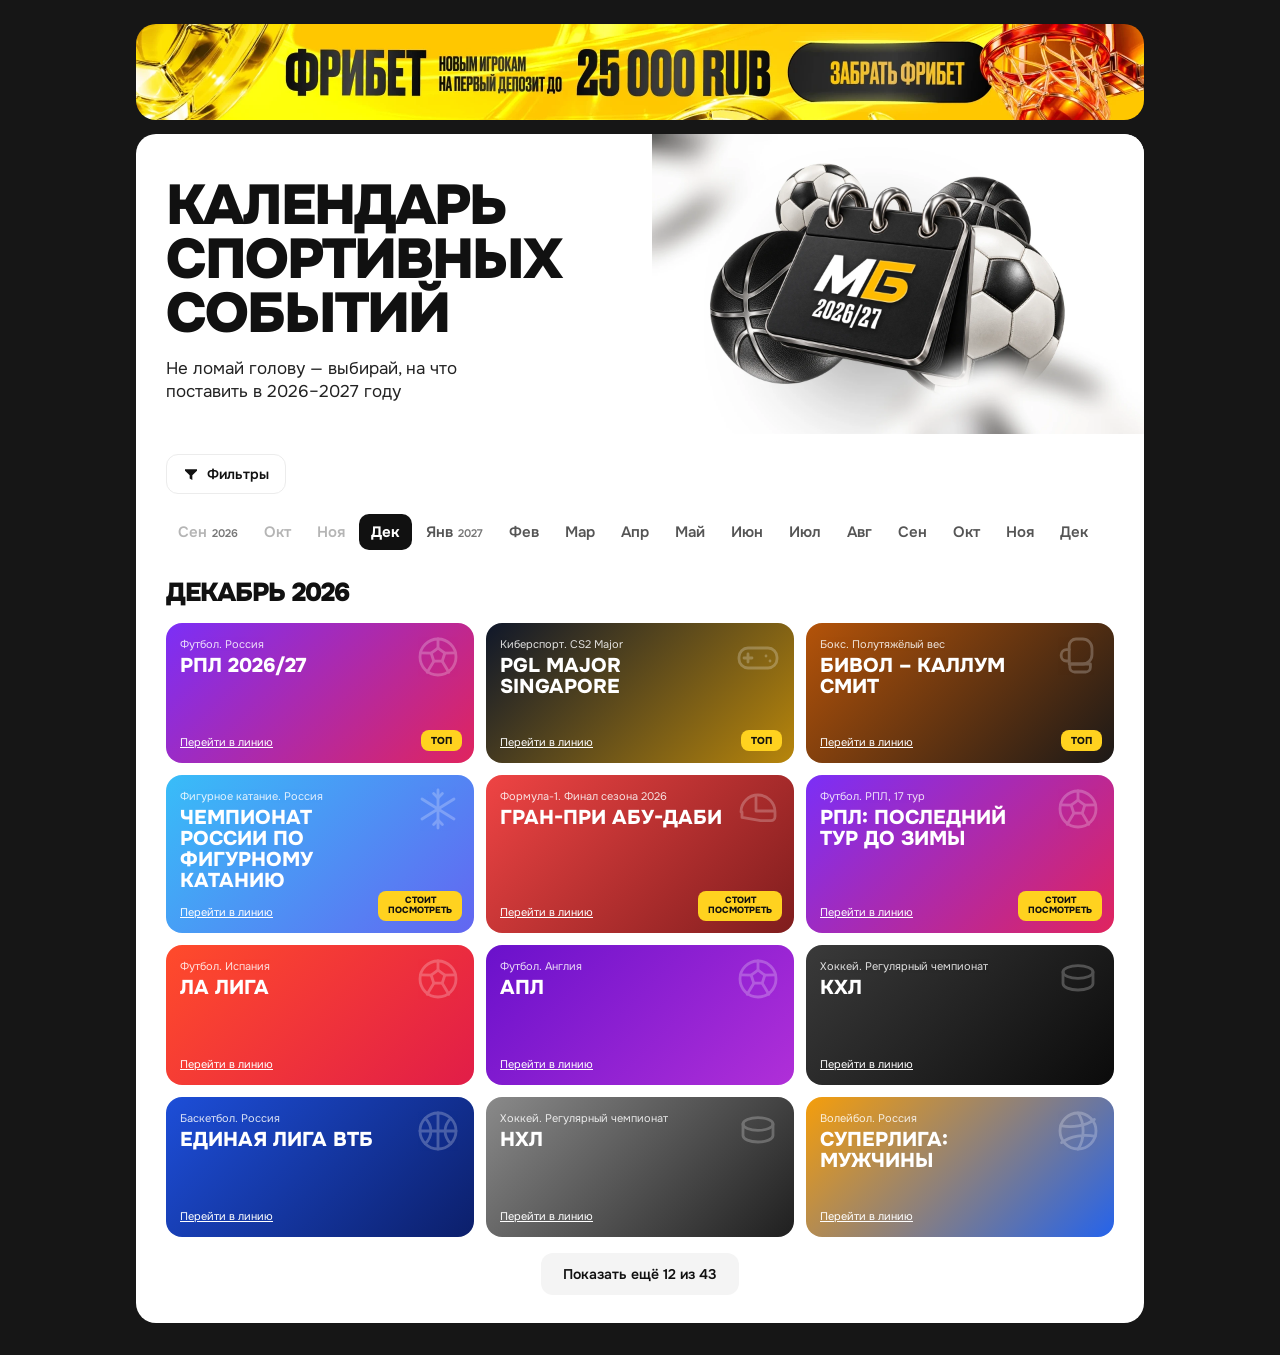
==== index.html @ a329a1b7 "Понятные названия вместо англоязычных у разовых матчей Heritage Classic, Winter Classic, Stadium Ser" ====
<!doctype html>
<html lang="ru">
<head>
  <meta charset="utf-8">
  <meta name="viewport" content="width=device-width, initial-scale=1">
  <title>Календарь спортивных событий 2026–2027</title>
  <meta name="description" content="Все главные спортивные и киберспортивные события с сентября 2026 по декабрь 2027.">
  <link rel="icon" href="favicon.svg" type="image/svg+xml">
  <link rel="icon" href="favicon.png" type="image/png" sizes="64x64">
  <link rel="apple-touch-icon" href="apple-touch-icon.png">
  <meta name="theme-color" content="#161616">
  <link rel="preconnect" href="https://fonts.googleapis.com">
  <link rel="preconnect" href="https://fonts.gstatic.com" crossorigin>
  <link href="https://fonts.googleapis.com/css2?family=Onest:wght@400;500;600;700;800;900&display=swap" rel="stylesheet">
  <link rel="stylesheet" href="css/style.css?v=2026-10-06">
</head>
<body>
  <div class="page">
    <a class="bonus" href="#" data-bonus>
      <picture>
        <source media="(max-width: 720px)" srcset="img/bonus-mobile.webp">
        <img src="img/bonus-desktop.webp" alt="Фрибет новым игрокам на первый депозит до 25 000 RUB" width="2000" height="190">
      </picture>
    </a>

    <main class="sheet">
      <header class="hero">
        <div class="hero__text">
          <h1 class="hero__title">Календарь<br>спортивных<br>событий</h1>
          <p class="hero__lead">Не ломай голову — выбирай, на что поставить в&nbsp;2026–2027&nbsp;году</p>
        </div>
        <div class="hero__art">
          <img src="img/hero.webp" alt="Календарь МБ 2026/27" width="1476" height="900">
        </div>
      </header>

      <!-- Все фильтры спрятаны под одну кнопку -->
      <section class="filters" aria-label="Фильтры">
        <button class="fbtn" id="filtersBtn" type="button" aria-expanded="false" aria-controls="fpanel">
          <svg viewBox="0 0 24 24" width="16" height="16" aria-hidden="true"><path fill="currentColor" d="M3 5h18v2.2l-7 6.6V21l-4-2.2v-5l-7-6.6V5Z"/></svg>
          Фильтры<span class="fbtn__n" id="filtersCount" hidden></span>
        </button>
        <button class="reset" id="resetBtn" type="button" hidden>Сбросить</button>

        <div class="fpanel" id="fpanel" hidden>
          <div class="fpanel__head">
            <b>Фильтры</b>
            <button class="fpanel__close" id="filtersClose" type="button" aria-label="Закрыть">×</button>
          </div>

          <div class="fgroup">
            <span class="fgroup__t">Виды спорта</span>
            <div class="chips" id="sportChips"></div>
          </div>

          <div class="fpanel__foot">
            <button class="btn btn--ghost" id="resetBtn2" type="button">Сбросить всё</button>
            <button class="btn btn--dark" id="filtersApply" type="button">Показать</button>
          </div>
        </div>
      </section>

      <!-- Месяцы и турниры -->
      <section class="block" id="calendar">
        <nav class="months" id="months" aria-label="Месяцы"></nav>
        <h2 class="h2" id="listTitle"></h2>
        <div class="cards" id="cards"></div>
        <p class="empty" id="cardsEmpty" hidden>Событий не найдено — попробуйте сбросить фильтры.</p>
        <button class="more-btn" id="moreCards" type="button" hidden></button>
      </section>
    </main>
  </div>

  <script src="js/data.js?v=2026-10-06"></script>
  <script src="js/app.js?v=2026-10-06"></script>
</body>
</html>
---- css/style.css ----
:root {
  --bg: #161616;
  --ink: #111;
  --muted: #777;
  --line: #ececec;
  --soft: #f4f4f4;
  --yellow: #ffd21f;
  --yellow-2: #ffb800;
  --gold-1: #fff1a8;
  --gold-2: #e6b422;
  --gold-3: #8a6212;
  --r: 20px;
  --font: 'Onest', system-ui, -apple-system, 'Segoe UI', Arial, sans-serif;
}

* { box-sizing: border-box; }
[hidden] { display: none !important; }
body { margin: 0; font-family: var(--font); color: var(--ink); background: var(--bg); -webkit-font-smoothing: antialiased; }
button { font: inherit; cursor: pointer; color: inherit; }
a { color: inherit; }
.page { max-width: 1040px; margin: 0 auto; padding: 24px 16px 32px; }

/* ---------- Баннеры ---------- */
.bonus { display: block; margin-bottom: 14px; border-radius: var(--r); overflow: hidden; line-height: 0; }
.bonus img { display: block; width: 100%; height: auto; }

.sheet { background: #fff; border-radius: var(--r); overflow: hidden; padding-bottom: 28px; }

/* ---------- Hero ---------- */
.hero { display: grid; grid-template-columns: 1.05fr 1fr; min-height: 300px; }
.hero__text { padding: 44px 0 28px 30px; align-self: center; }
.hero__title {
  margin: 0; font-weight: 900; text-transform: uppercase;
  font-size: clamp(34px, 5.4vw, 56px); line-height: .96; letter-spacing: -2px;
}
.hero__lead { margin: 18px 0 0; font-size: 17px; line-height: 1.35; max-width: 330px; color: #222; }
.hero__art { position: relative; overflow: hidden; background: #f4f4f4; }
.hero__art img { display: block; width: 100%; height: 100%; object-fit: cover; }

/* ---------- Кнопка фильтров ---------- */
.filters { position: relative; padding: 20px 30px 0; display: flex; align-items: center; gap: 10px; }
.fbtn {
  display: inline-flex; align-items: center; gap: 8px; border: 1px solid var(--line); background: #fff;
  border-radius: 12px; padding: 10px 16px; font-size: 14px; font-weight: 600;
}
.fbtn:hover { border-color: #bbb; }
.fbtn.is-on { background: #111; border-color: #111; color: #fff; }
.fbtn__n { background: var(--yellow); color: #111; border-radius: 20px; min-width: 20px; height: 20px; display: inline-flex; align-items: center; justify-content: center; font-size: 12px; font-weight: 800; padding: 0 6px; }
.reset { border: 0; background: transparent; color: var(--muted); font-size: 13px; text-decoration: underline; }

.fpanel {
  position: absolute; z-index: 30; top: calc(100% + 8px); left: 30px; width: min(460px, calc(100% - 60px));
  background: #fff; border: 1px solid var(--line); border-radius: var(--r); padding: 16px;
  box-shadow: 0 20px 50px rgba(0,0,0,.18);
}
.fpanel[hidden] { display: none; }
.fpanel__head { display: flex; justify-content: space-between; align-items: center; margin-bottom: 12px; font-size: 16px; }
.fpanel__close { border: 0; background: var(--soft); width: 30px; height: 30px; border-radius: 50%; font-size: 20px; line-height: 1; }
.fgroup { margin-top: 14px; }
.fgroup__t { display: block; font-size: 12px; color: var(--muted); margin-bottom: 6px; }
.fpanel__foot { display: flex; gap: 8px; margin-top: 16px; }
.fpanel__foot .btn { flex: 1; }

.chips { display: flex; flex-wrap: wrap; gap: 6px; }
.chip { border: 1px solid var(--line); background: #fff; border-radius: 999px; padding: 6px 12px; font-size: 13px; display: inline-flex; align-items: center; gap: 6px; }
.chip i { width: 8px; height: 8px; border-radius: 50%; }
.chip.is-active { background: #111; border-color: #111; color: #fff; }
.btn { display: inline-flex; align-items: center; justify-content: center; border-radius: 12px; padding: 12px 18px; font-weight: 700; border: 0; font-size: 14px; }
.btn--dark { background: #111; color: var(--yellow); }
.btn--ghost { background: var(--soft); }

/* ---------- Месяцы ---------- */
.block { padding: 20px 30px 0; }
.months { display: flex; gap: 2px; overflow-x: auto; padding-bottom: 10px; margin-bottom: 16px; scrollbar-width: none; }
.months::-webkit-scrollbar { display: none; }
.mon {
  flex: none; border: 0; background: transparent; border-radius: 10px; padding: 8px 12px;
  font-size: 15px; font-weight: 600; color: #555; display: flex; align-items: baseline; gap: 5px; white-space: nowrap;
}
.mon small { font-size: 11px; color: var(--muted); font-weight: 600; }
.mon:hover { background: var(--soft); }
.mon.is-past { color: #b5b5b5; }
.mon.is-active { background: #111; color: #fff; font-weight: 700; }
.mon.is-active small { color: var(--yellow); }

.h2 { margin: 0 0 14px; font-weight: 900; text-transform: uppercase; font-size: 26px; letter-spacing: -1px; }

/* ---------- Карточки ---------- */
.cards { display: grid; grid-template-columns: repeat(3, 1fr); gap: 12px; }
.card {
  position: relative; overflow: hidden; min-height: 140px; border-radius: 16px; padding: 14px; color: #fff;
  display: flex; flex-direction: column; background: var(--g, #333); text-decoration: none;
  transition: transform .15s, box-shadow .15s;
}
.card:hover { transform: translateY(-3px); box-shadow: 0 14px 28px rgba(0,0,0,.22); }
.card__ico { position: absolute; right: 12px; top: 10px; width: 48px; height: 48px; color: #fff; opacity: .24; pointer-events: none; }
.card__g { position: relative; font-size: 11px; opacity: .85; }
.card__t { position: relative; margin-top: 4px; font-size: 20px; line-height: 1.05; font-weight: 800; text-transform: uppercase; }
/* место под иконку сверху и под метку снизу, чтобы они не наезжали на текст */
.card__g, .card__t { padding-right: 56px; }
.card.has-badge .card__link { padding-right: 92px; }
.card__link { position: relative; margin-top: auto; padding-top: 14px; font-size: 11px; text-decoration: underline; align-self: flex-start; }
.badge {
  position: absolute; bottom: 12px; right: 12px; z-index: 2; max-width: 84px;
  background: var(--yellow); color: #111; font-weight: 800; font-size: 9px; line-height: 1.1;
  text-transform: uppercase; padding: 5px 7px; border-radius: 8px; text-align: center;
}
.badge--top { max-width: none; font-size: 10px; padding: 5px 10px; }
.empty { color: var(--muted); text-align: center; padding: 24px 0; }
.more-btn { display: block; margin: 16px auto 0; border: 0; background: var(--soft); border-radius: 12px; padding: 12px 22px; font-weight: 600; font-size: 14px; }
.more-btn:hover { background: #fff5c7; }

/* ---------- Адаптив ---------- */
@media (max-width: 900px) {
  .cards { grid-template-columns: repeat(2, 1fr); }
}
@media (max-width: 720px) {
  .hero { grid-template-columns: 1fr; min-height: 0; }
  .hero__text { padding: 26px 20px 8px; }
  .hero__art { height: 210px; }
  .filters { padding: 16px 16px 0; }
  .block { padding: 18px 16px 0; }
  .fpanel { left: 16px; width: calc(100% - 32px); }
}
@media (max-width: 480px) {
  .cards { grid-template-columns: 1fr; }
  .card { min-height: 120px; }
  .h2 { font-size: 22px; }
}
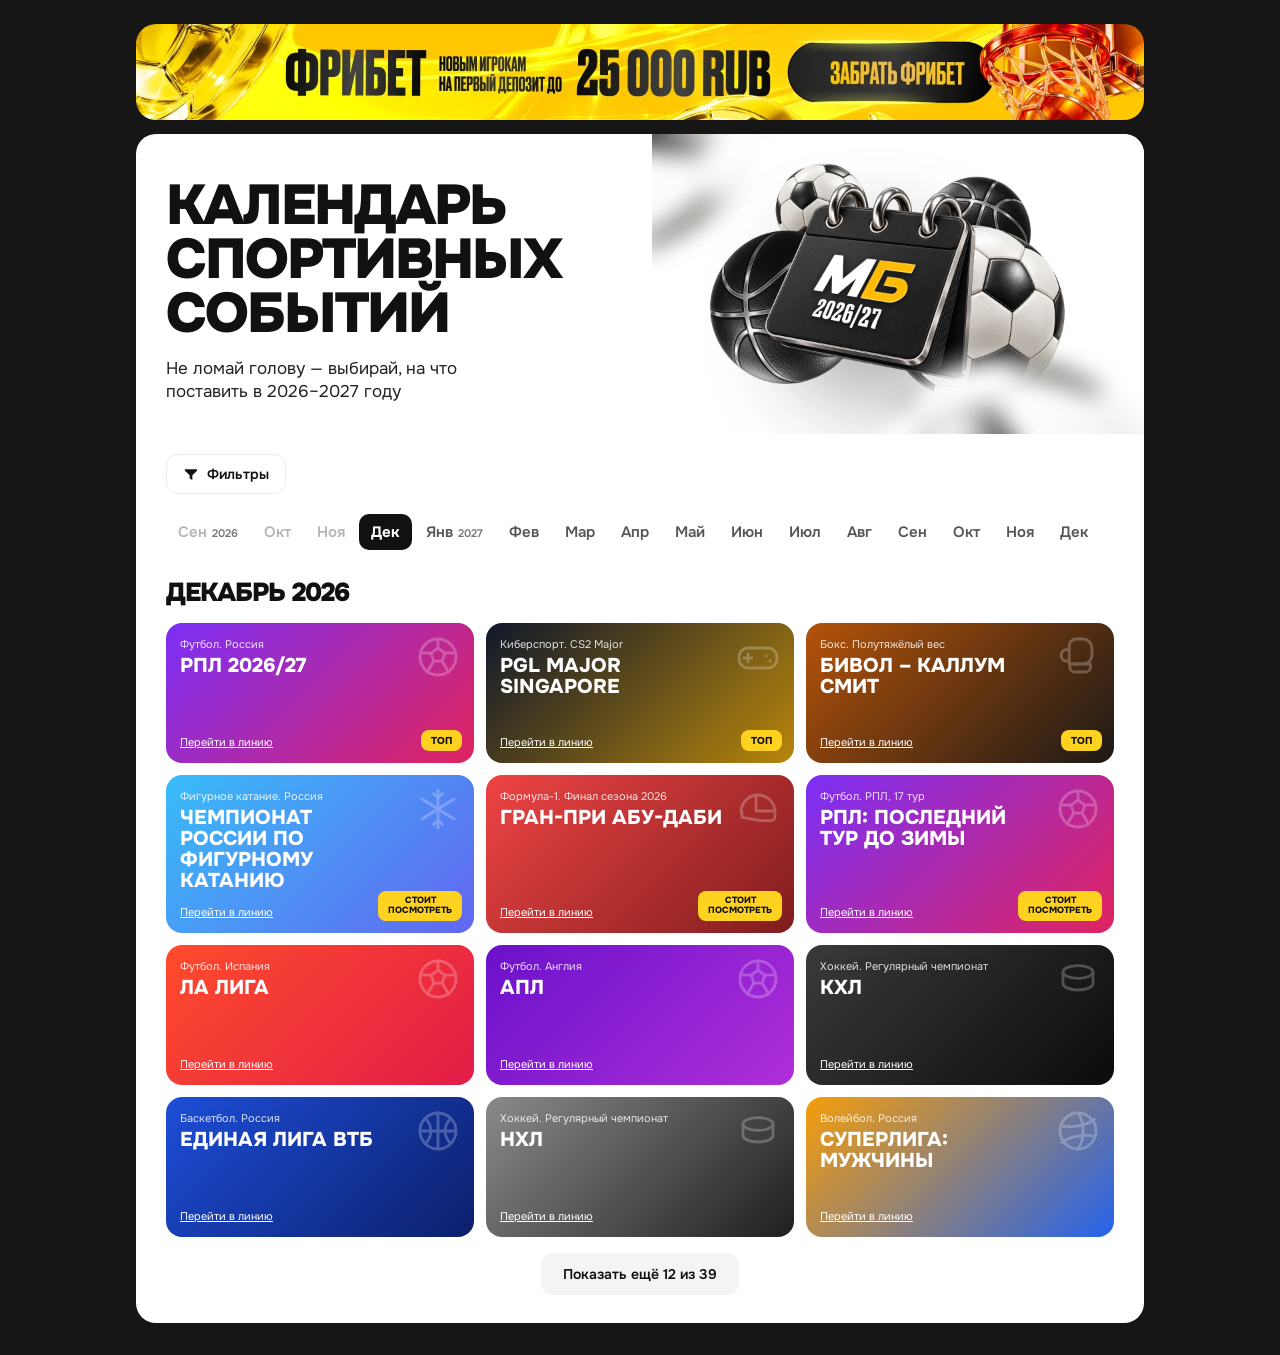
==== commit 20124664: "Оставлены только классические регулярные турниры Сняты 28 событий: матчи звёзд, показательные игры п" ====
--- a/index.html
+++ b/index.html
@@ -12,7 +12,7 @@
   <link rel="preconnect" href="https://fonts.googleapis.com">
   <link rel="preconnect" href="https://fonts.gstatic.com" crossorigin>
   <link href="https://fonts.googleapis.com/css2?family=Onest:wght@400;500;600;700;800;900&display=swap" rel="stylesheet">
-  <link rel="stylesheet" href="css/style.css?v=2026-10-06">
+  <link rel="stylesheet" href="css/style.css?v=2026-10-08">
 </head>
 <body>
   <div class="page">
@@ -71,7 +71,7 @@
     </main>
   </div>
 
-  <script src="js/data.js?v=2026-10-06"></script>
-  <script src="js/app.js?v=2026-10-06"></script>
+  <script src="js/data.js?v=2026-10-08"></script>
+  <script src="js/app.js?v=2026-10-08"></script>
 </body>
 </html>
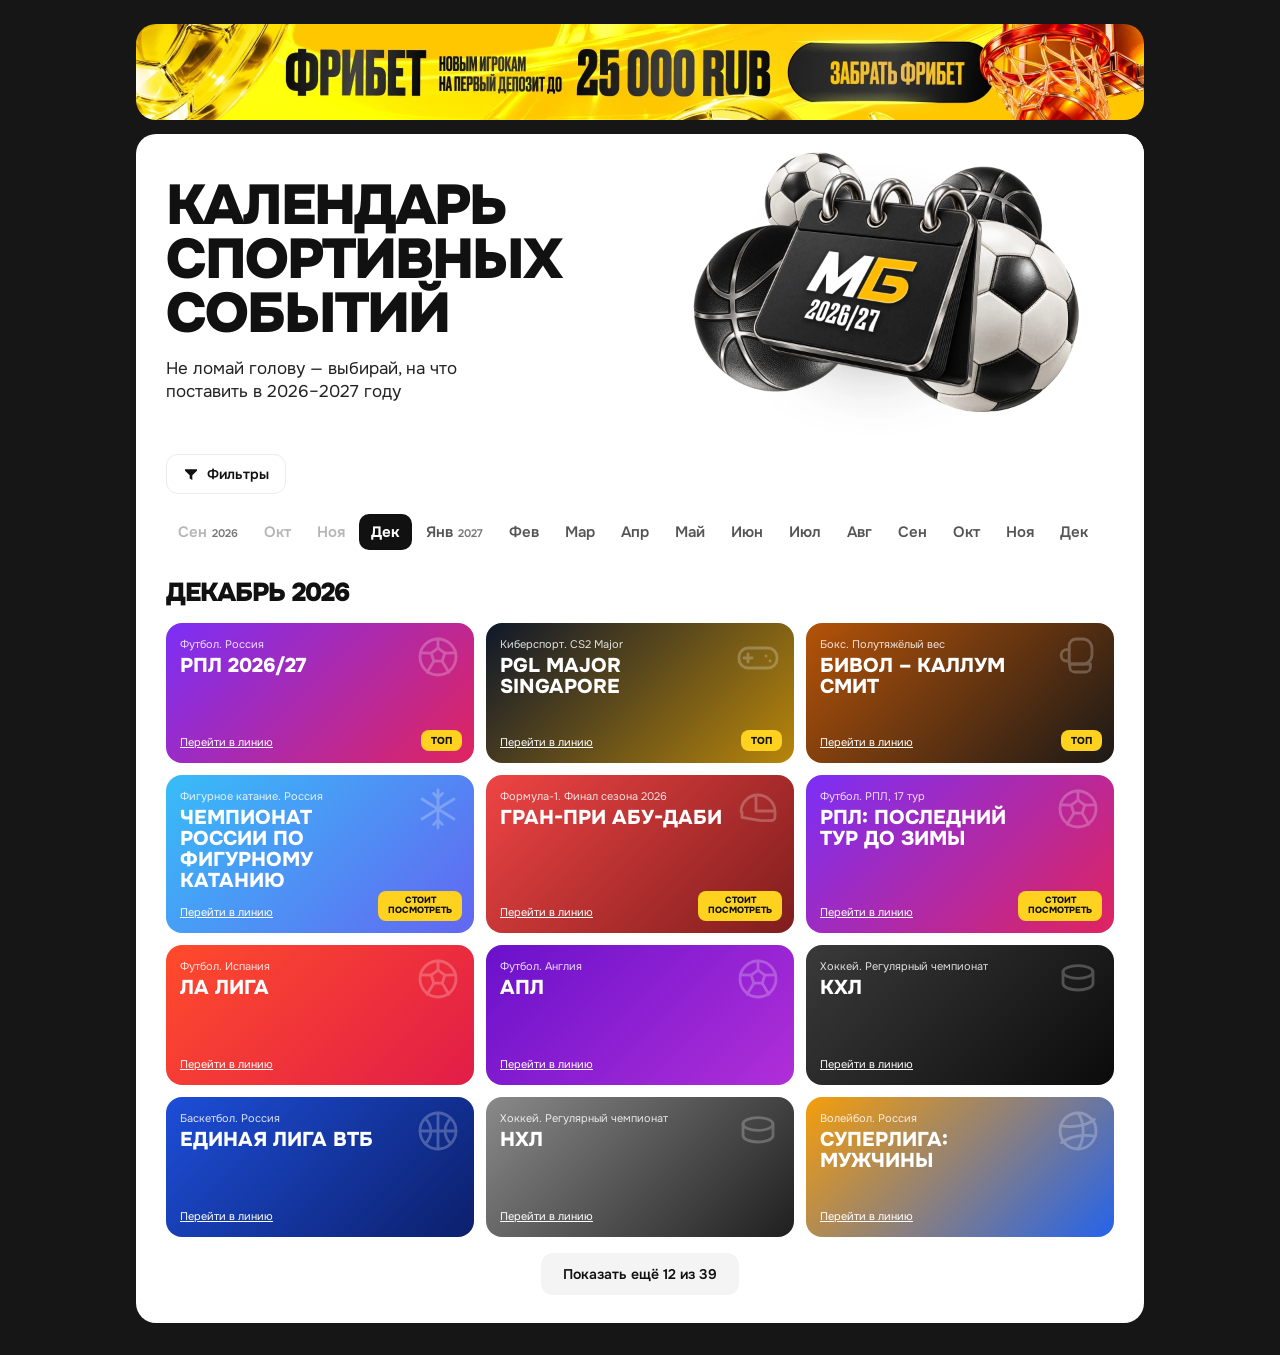
==== commit 586762f8: "Новая картинка в шапке и адаптив без обрезки мяча Картинка в шапке заменена на свежую версию. При ши" ====
--- a/index.html
+++ b/index.html
@@ -12,7 +12,7 @@
   <link rel="preconnect" href="https://fonts.googleapis.com">
   <link rel="preconnect" href="https://fonts.gstatic.com" crossorigin>
   <link href="https://fonts.googleapis.com/css2?family=Onest:wght@400;500;600;700;800;900&display=swap" rel="stylesheet">
-  <link rel="stylesheet" href="css/style.css?v=2026-10-08">
+  <link rel="stylesheet" href="css/style.css?v=2026-10-10">
 </head>
 <body>
   <div class="page">
@@ -71,7 +71,7 @@
     </main>
   </div>
 
-  <script src="js/data.js?v=2026-10-08"></script>
-  <script src="js/app.js?v=2026-10-08"></script>
+  <script src="js/data.js?v=2026-10-10"></script>
+  <script src="js/app.js?v=2026-10-10"></script>
 </body>
 </html>
--- a/css/style.css
+++ b/css/style.css
@@ -111,13 +111,19 @@
 .more-btn:hover { background: #fff5c7; }
 
 /* ---------- Адаптив ---------- */
+/* Как только колонка становится уже картинки — мяч начинает обрезаться,
+   поэтому картинку уводим под текст на всю ширину */
+@media (max-width: 1060px) {
+  .hero { grid-template-columns: 1fr; min-height: 0; }
+  .hero__text { padding: 34px 30px 14px; }
+  .hero__art { aspect-ratio: 3.2 / 1; }
+}
 @media (max-width: 900px) {
   .cards { grid-template-columns: repeat(2, 1fr); }
 }
 @media (max-width: 720px) {
-  .hero { grid-template-columns: 1fr; min-height: 0; }
   .hero__text { padding: 26px 20px 8px; }
-  .hero__art { height: 210px; }
+  .hero__art { aspect-ratio: auto; height: 210px; }
   .filters { padding: 16px 16px 0; }
   .block { padding: 18px 16px 0; }
   .fpanel { left: 16px; width: calc(100% - 32px); }
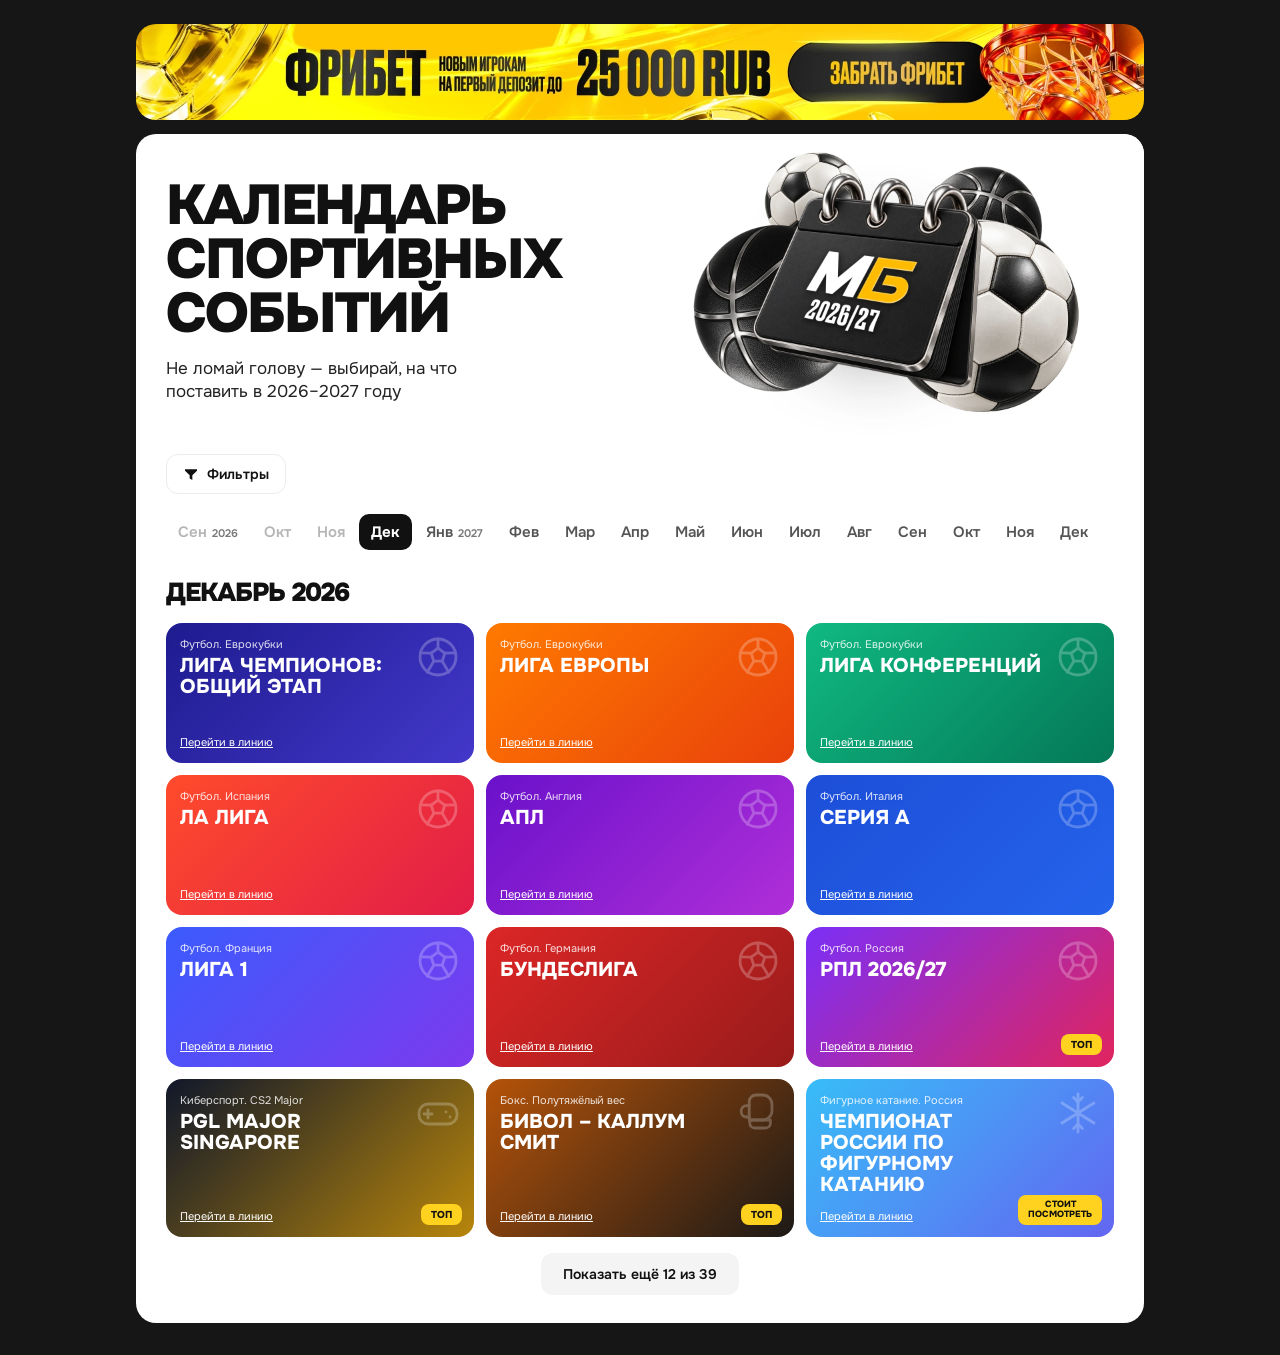
==== commit 97752f65: "Еврокубки и топ-5 лиг в начале списка Внутри месяца карточки идут так: еврокубки (ЛЧ, ЛЕ, Лига конфе" ====
--- a/index.html
+++ b/index.html
@@ -12,7 +12,7 @@
   <link rel="preconnect" href="https://fonts.googleapis.com">
   <link rel="preconnect" href="https://fonts.gstatic.com" crossorigin>
   <link href="https://fonts.googleapis.com/css2?family=Onest:wght@400;500;600;700;800;900&display=swap" rel="stylesheet">
-  <link rel="stylesheet" href="css/style.css?v=2026-10-10">
+  <link rel="stylesheet" href="css/style.css?v=2026-10-16">
 </head>
 <body>
   <div class="page">
@@ -71,7 +71,7 @@
     </main>
   </div>
 
-  <script src="js/data.js?v=2026-10-10"></script>
-  <script src="js/app.js?v=2026-10-10"></script>
+  <script src="js/data.js?v=2026-10-16"></script>
+  <script src="js/app.js?v=2026-10-16"></script>
 </body>
 </html>
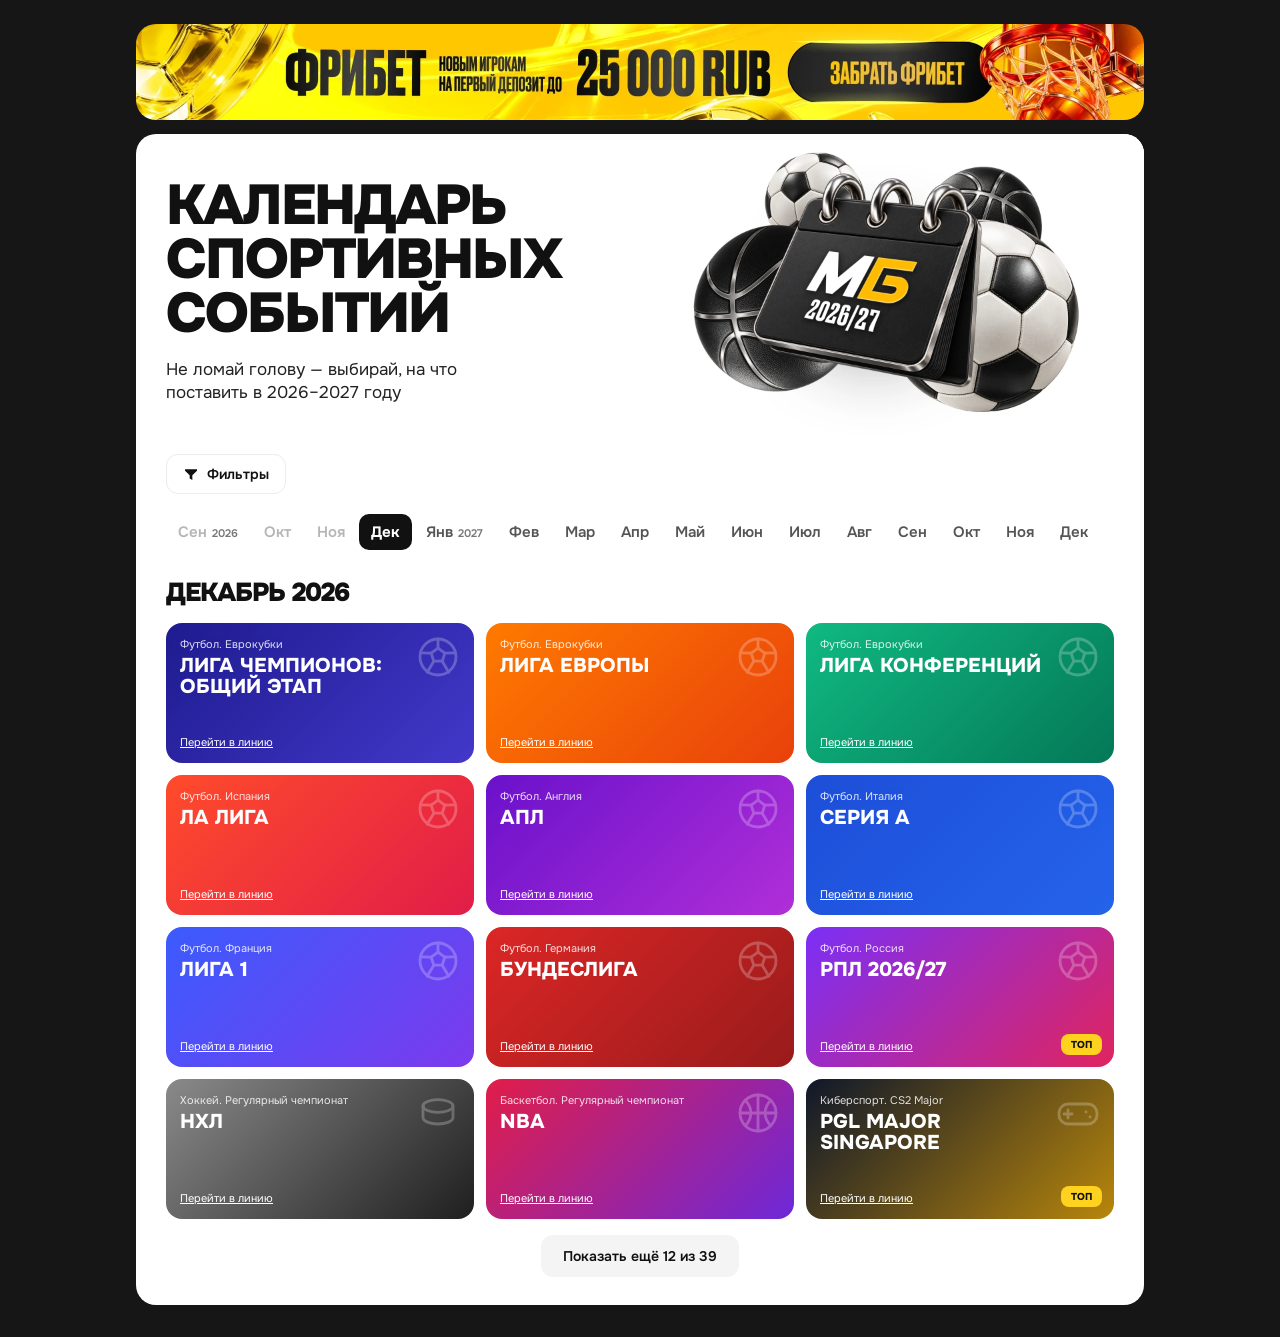
==== commit f88b53f4: "НХЛ и НБА выше, баннер в шапке больше не обрезается Порядок внутри месяца: еврокубки, топ-5 лиг, Эль" ====
--- a/index.html
+++ b/index.html
@@ -12,7 +12,7 @@
   <link rel="preconnect" href="https://fonts.googleapis.com">
   <link rel="preconnect" href="https://fonts.gstatic.com" crossorigin>
   <link href="https://fonts.googleapis.com/css2?family=Onest:wght@400;500;600;700;800;900&display=swap" rel="stylesheet">
-  <link rel="stylesheet" href="css/style.css?v=2026-10-16">
+  <link rel="stylesheet" href="css/style.css?v=2026-10-19">
 </head>
 <body>
   <div class="page">
@@ -71,7 +71,7 @@
     </main>
   </div>
 
-  <script src="js/data.js?v=2026-10-16"></script>
-  <script src="js/app.js?v=2026-10-16"></script>
+  <script src="js/data.js?v=2026-10-19"></script>
+  <script src="js/app.js?v=2026-10-19"></script>
 </body>
 </html>
--- a/css/style.css
+++ b/css/style.css
@@ -24,7 +24,11 @@
 .bonus { display: block; margin-bottom: 14px; border-radius: var(--r); overflow: hidden; line-height: 0; }
 .bonus img { display: block; width: 100%; height: auto; }
 
-.sheet { background: #fff; border-radius: var(--r); overflow: hidden; padding-bottom: 28px; }
+.sheet {
+  background: #fff; border-radius: var(--r); overflow: hidden; padding-bottom: 28px;
+  /* блок смотрит на свою ширину, а не только на ширину окна */
+  container-type: inline-size; container-name: sheet;
+}
 
 /* ---------- Hero ---------- */
 .hero { display: grid; grid-template-columns: 1.05fr 1fr; min-height: 300px; }
@@ -34,8 +38,9 @@
   font-size: clamp(34px, 5.4vw, 56px); line-height: .96; letter-spacing: -2px;
 }
 .hero__lead { margin: 18px 0 0; font-size: 17px; line-height: 1.35; max-width: 330px; color: #222; }
-.hero__art { position: relative; overflow: hidden; background: #f4f4f4; }
-.hero__art img { display: block; width: 100%; height: 100%; object-fit: cover; }
+.hero__art { position: relative; overflow: hidden; background: #fff; }
+/* contain, а не cover: картинку видно целиком при любой ширине колонки */
+.hero__art img { display: block; width: 100%; height: 100%; object-fit: contain; }
 
 /* ---------- Кнопка фильтров ---------- */
 .filters { position: relative; padding: 20px 30px 0; display: flex; align-items: center; gap: 10px; }
@@ -117,6 +122,22 @@
   .hero { grid-template-columns: 1fr; min-height: 0; }
   .hero__text { padding: 34px 30px 14px; }
   .hero__art { aspect-ratio: 3.2 / 1; }
+  .hero__art img { object-fit: cover; }
+}
+/* То же самое, но по ширине самого блока: срабатывает и там, где сайт
+   отдаёт мобильным широкое окно и медиазапросы выше не помогают */
+@container sheet (max-width: 980px) {
+  .hero { grid-template-columns: 1fr; min-height: 0; }
+  .hero__text { padding: 34px 30px 14px; }
+  .hero__art { aspect-ratio: 3.2 / 1; }
+  .hero__art img { object-fit: cover; }
+}
+@container sheet (max-width: 700px) {
+  .hero__text { padding: 26px 20px 8px; }
+  .hero__art { aspect-ratio: auto; height: 210px; }
+  .filters { padding: 16px 16px 0; }
+  .block { padding: 18px 16px 0; }
+  .fpanel { left: 16px; width: calc(100% - 32px); }
 }
 @media (max-width: 900px) {
   .cards { grid-template-columns: repeat(2, 1fr); }
